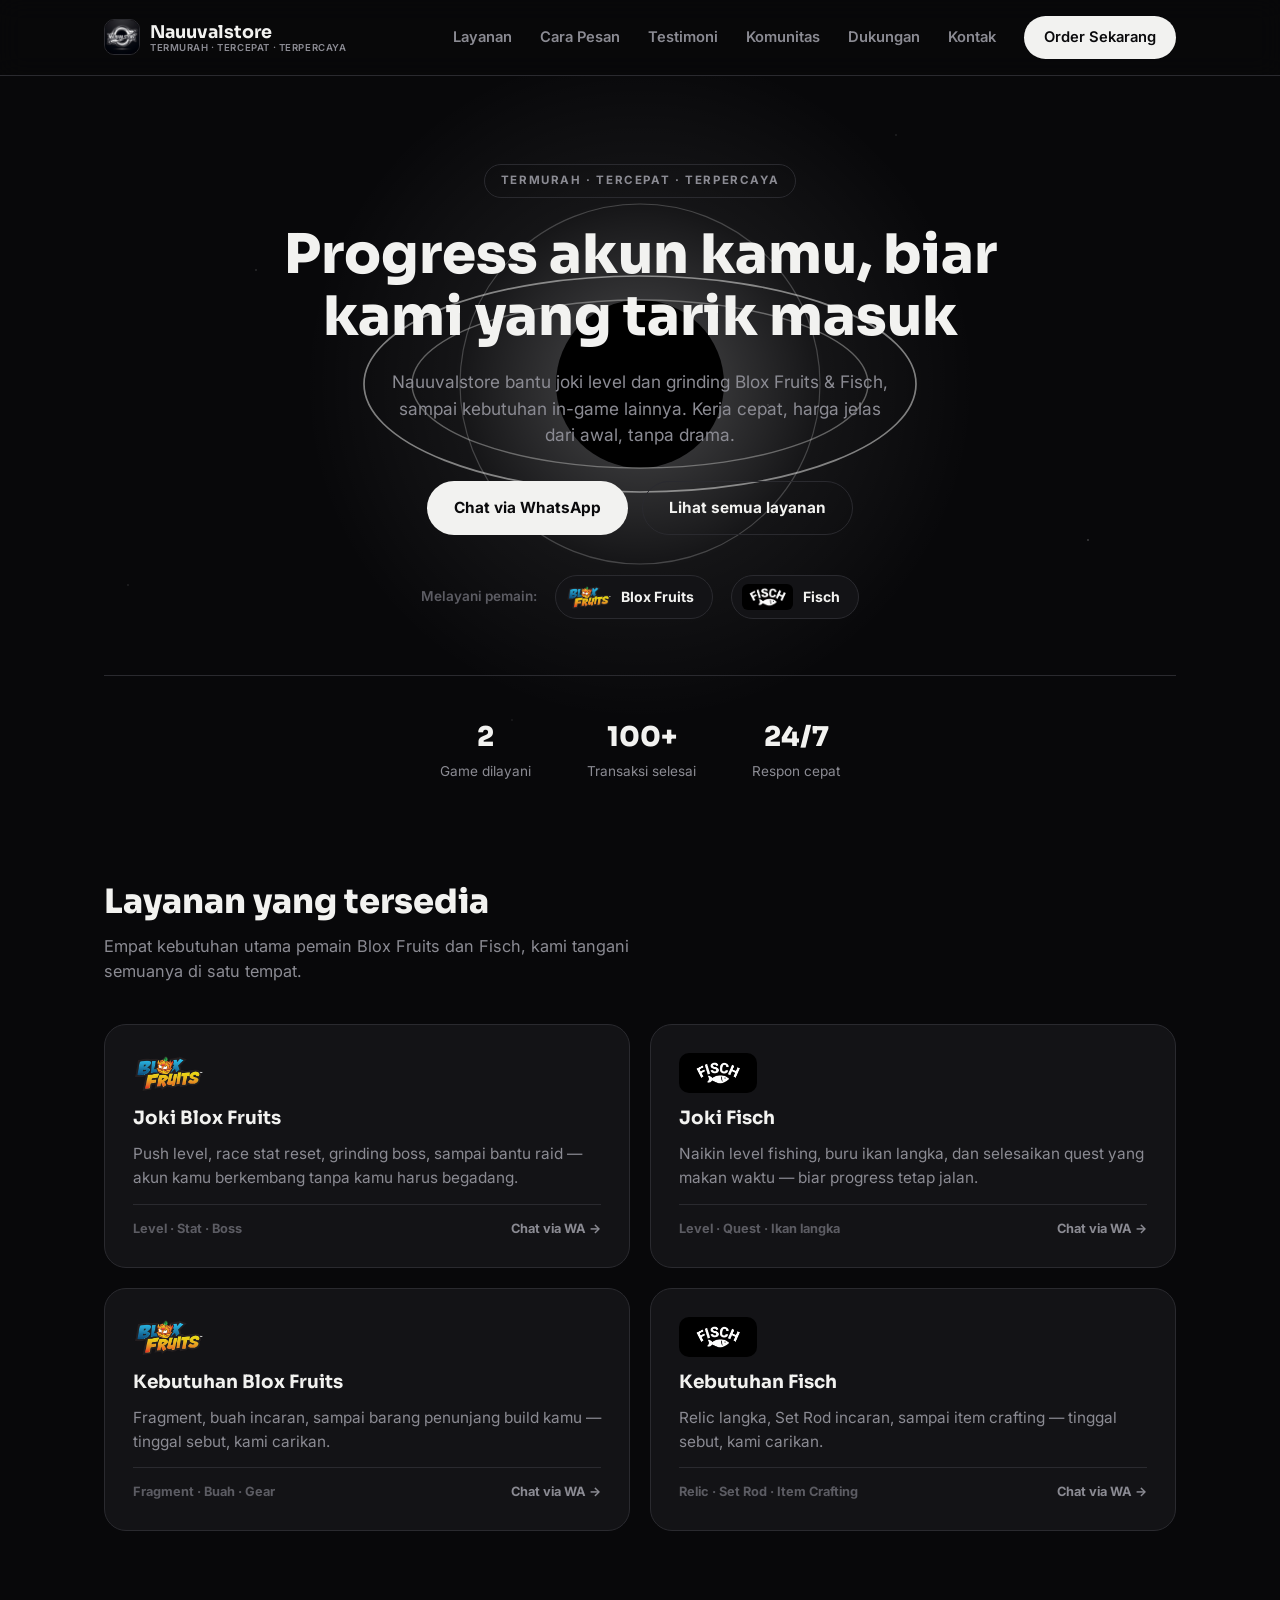
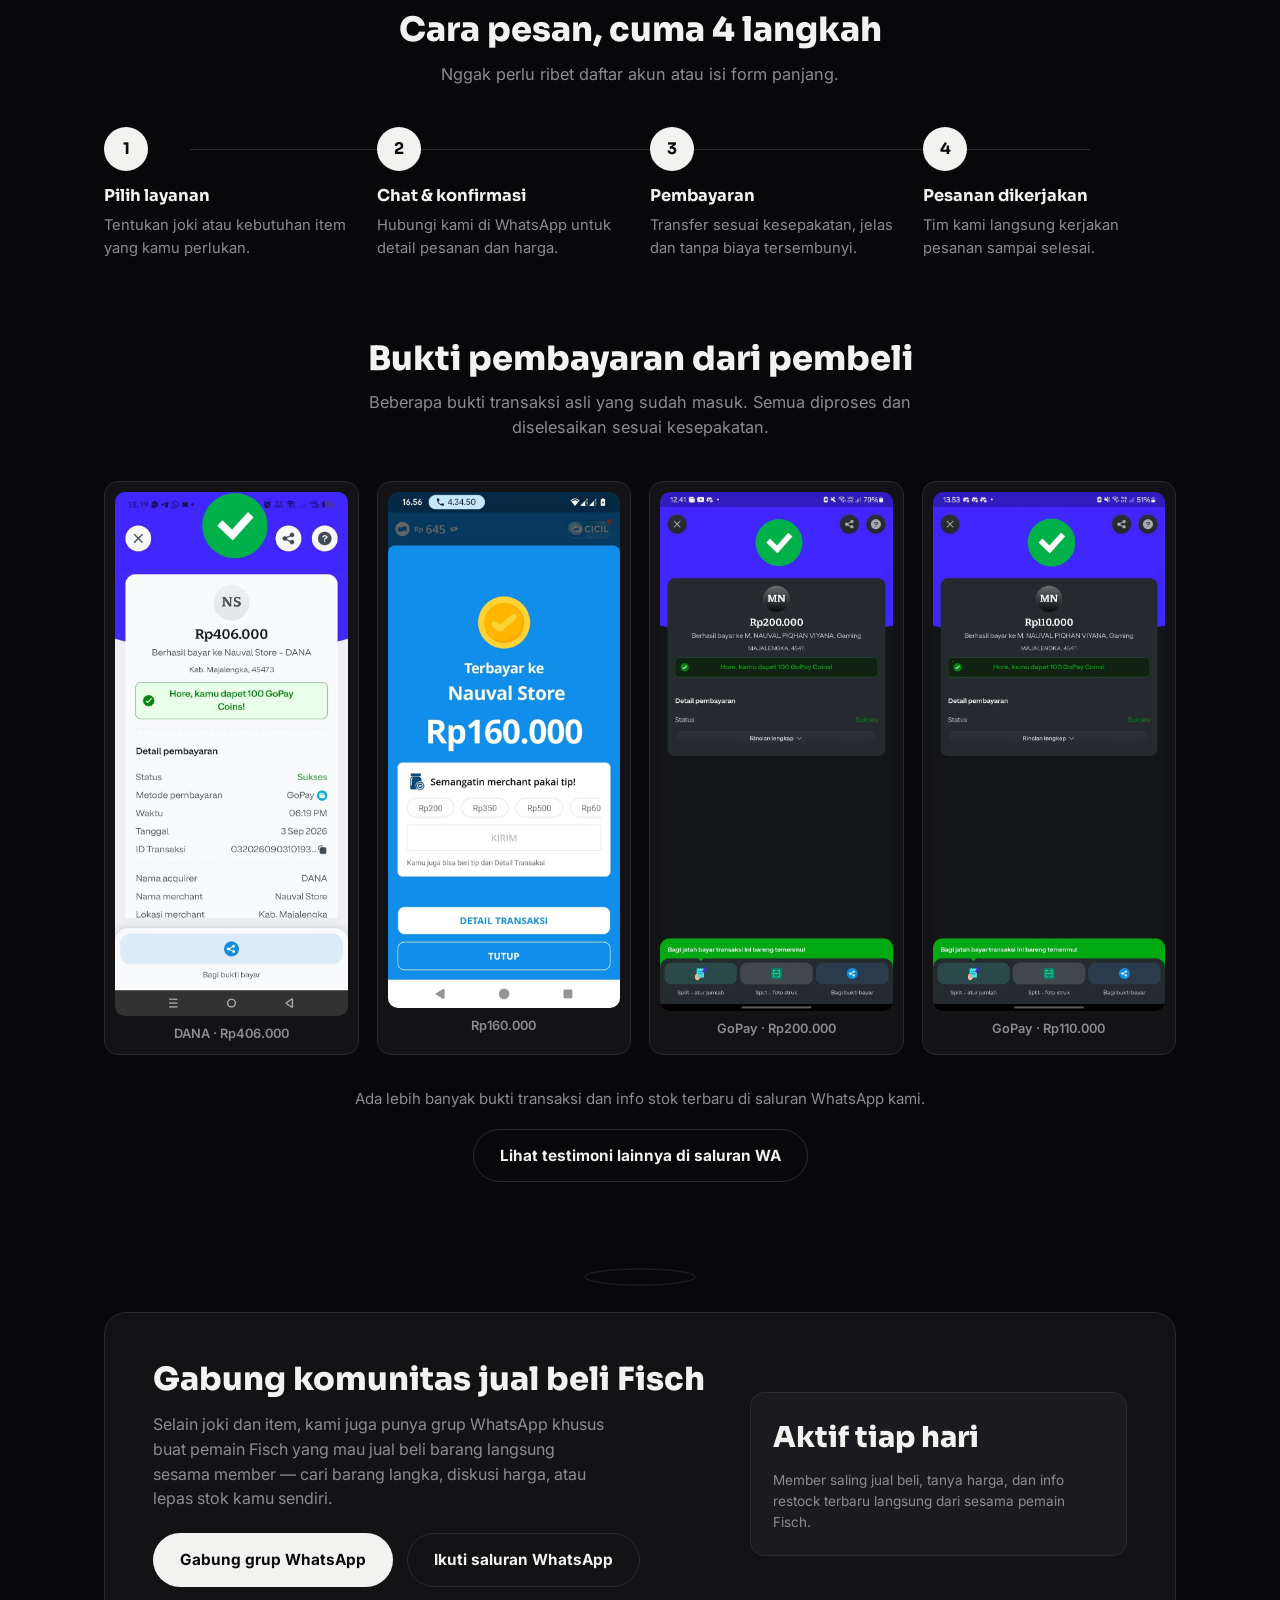
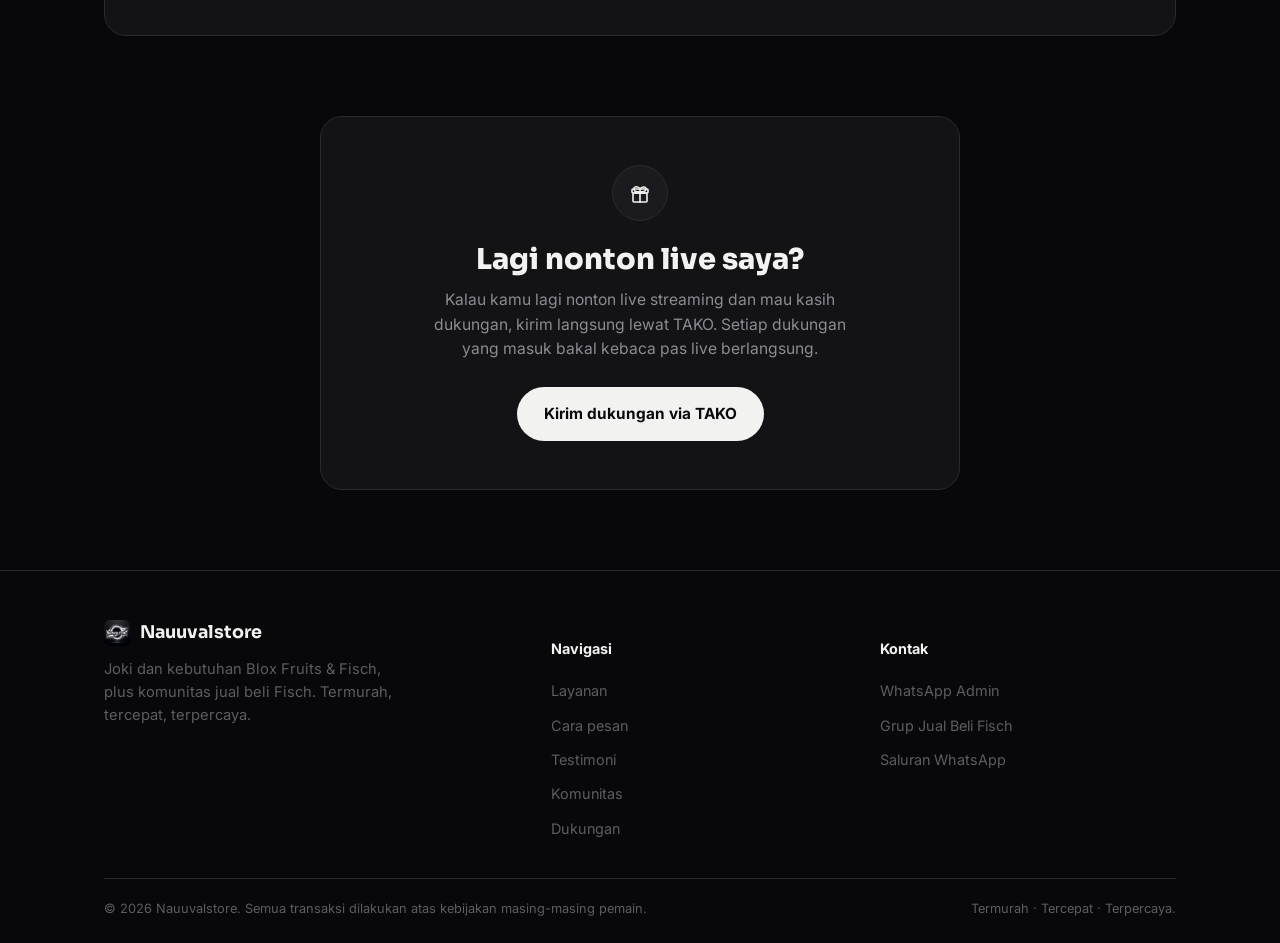
==== index.html @ fa25817b "Add files via upload" ====
<!DOCTYPE html>
<html lang="id">
<head>
<meta charset="UTF-8">
<meta name="viewport" content="width=device-width, initial-scale=1.0">
<title>Nauuvalstore — Joki & Kebutuhan Fisch dan Blox Fruits</title>
<link rel="preconnect" href="https://fonts.googleapis.com">
<link rel="preconnect" href="https://fonts.gstatic.com" crossorigin>
<link href="https://fonts.googleapis.com/css2?family=Sora:wght@500;600;700;800&family=Inter:wght@400;500;600;700&display=swap" rel="stylesheet">
<style>
  :root{
    --void: #08080A;
    --panel: #131316;
    --panel-2: #1B1B1F;
    --bone: #F2F2F0;
    --ash: #8B8B93;
    --ash-dim: #5C5C63;
    --line: #2A2A2F;
    --radius-lg: 22px;
    --radius-md: 14px;
  }

  *{ box-sizing: border-box; }
  html{ scroll-behavior: smooth; }
  body{
    margin:0;
    background: var(--void);
    color: var(--bone);
    font-family: 'Inter', sans-serif;
    line-height: 1.55;
    -webkit-font-smoothing: antialiased;
    background-image:
      radial-gradient(1px 1px at 20% 30%, rgba(255,255,255,0.35) 0, transparent 100%),
      radial-gradient(1px 1px at 70% 15%, rgba(255,255,255,0.25) 0, transparent 100%),
      radial-gradient(1.5px 1.5px at 85% 60%, rgba(255,255,255,0.3) 0, transparent 100%),
      radial-gradient(1px 1px at 40% 80%, rgba(255,255,255,0.2) 0, transparent 100%),
      radial-gradient(1px 1px at 10% 65%, rgba(255,255,255,0.25) 0, transparent 100%),
      radial-gradient(1.5px 1.5px at 60% 45%, rgba(255,255,255,0.18) 0, transparent 100%);
    background-repeat: no-repeat;
    background-attachment: fixed;
  }
  h1,h2,h3{
    font-family: 'Sora', sans-serif;
    color: var(--bone);
    margin: 0;
    line-height: 1.15;
  }
  p{ margin: 0; }
  a{ color: inherit; text-decoration: none; }
  img,svg{ display:block; max-width:100%; }
  .wrap{
    max-width: 1120px;
    margin: 0 auto;
    padding: 0 24px;
  }
  section{ position: relative; }

  a:focus-visible, button:focus-visible{
    outline: 2px solid var(--bone);
    outline-offset: 3px;
  }

  @media (prefers-reduced-motion: reduce){
    *{ animation: none !important; transition: none !important; }
  }

  /* ---------- Header ---------- */
  header{
    position: sticky;
    top: 0;
    z-index: 40;
    background: rgba(8, 8, 10, 0.75);
    backdrop-filter: blur(12px);
    border-bottom: 1px solid var(--line);
  }
  .nav{
    display:flex;
    align-items:center;
    justify-content: space-between;
    padding: 16px 24px;
  }
  .brand{
    display:flex;
    align-items:center;
    gap:10px;
    font-family:'Sora', sans-serif;
    font-weight:700;
    font-size: 1.1rem;
    color: var(--bone);
  }
  .brand-mark{
    flex-shrink:0;
    width: 36px; height: 36px;
    border-radius: 10px;
    object-fit: cover;
    border: 1px solid var(--line);
  }
  .brand-text{ display:flex; flex-direction:column; line-height:1.15; }
  .brand-tagline{
    font-family:'Inter', sans-serif;
    font-weight:600;
    font-size: 0.6rem;
    letter-spacing: 0.06em;
    color: var(--ash);
  }
  @media (max-width: 500px){ .brand-tagline{ display:none; } }
  .nav-links{
    display:flex;
    gap: 28px;
    align-items:center;
  }
  .nav-links a{
    font-weight:600;
    font-size: 0.92rem;
    color: var(--ash);
    transition: color .15s ease;
  }
  .nav-links a:hover{ color: var(--bone); }
  .nav-cta{
    background: var(--bone);
    color: #0A0A0C !important;
    padding: 10px 20px;
    border-radius: 999px;
    font-weight:700;
    font-size: 0.88rem;
    white-space: nowrap;
  }
  .nav-cta:hover{ background: #D8D8D6; }
  .menu-btn{
    display:none;
    background:none;
    border:none;
    cursor:pointer;
    padding: 6px;
  }

  @media (max-width: 860px){
    .nav-links{
      position:absolute;
      top:100%;
      left:0; right:0;
      background: var(--void);
      border-bottom: 1px solid var(--line);
      flex-direction:column;
      align-items:flex-start;
      gap: 0;
      padding: 8px 24px 20px;
      display:none;
    }
    .nav-links.open{ display:flex; }
    .nav-links a{ padding: 12px 0; width:100%; border-bottom: 1px solid var(--line); }
    .nav-links .nav-cta{ margin-top: 12px; text-align:center; border-bottom:none; }
    .menu-btn{ display:block; }
  }

  /* ---------- Hero ---------- */
  .hero{
    padding: 88px 0 40px;
    overflow: hidden;
    text-align:center;
  }
  .hero .wrap{ position:relative; }
  .singularity{
    position:absolute;
    top: -140px;
    left:50%;
    transform: translateX(-50%);
    width: min(720px, 130vw);
    z-index:0;
    pointer-events:none;
  }
  .ring{ transform-origin: 300px 300px; }
  .ring-1{ animation: spin 40s linear infinite; }
  .ring-2{ animation: spin 60s linear infinite reverse; }
  .ring-3{ animation: spin 90s linear infinite; }
  @keyframes spin{
    from{ transform: rotate(0deg); }
    to{ transform: rotate(360deg); }
  }

  .hero-content{ position:relative; z-index:1; }
  .kicker{
    display:inline-block;
    color: var(--ash);
    border: 1px solid var(--line);
    padding: 7px 16px;
    border-radius: 999px;
    font-weight:700;
    font-size: 0.72rem;
    letter-spacing: 0.14em;
    margin-bottom: 26px;
  }
  .hero-content h1{
    font-size: clamp(2.2rem, 5vw, 3.4rem);
    font-weight: 800;
    margin: 0 auto 20px;
    max-width: 18ch;
  }
  .hero-content p.lede{
    color: var(--ash);
    font-size: 1.08rem;
    max-width: 46ch;
    margin: 0 auto 32px;
  }
  .btn-row{
    display:flex;
    gap: 14px;
    flex-wrap: wrap;
    justify-content:center;
    margin-bottom: 40px;
  }
  .btn{
    display:inline-flex;
    align-items:center;
    gap:8px;
    padding: 14px 26px;
    border-radius: 999px;
    font-weight: 700;
    font-size: 0.96rem;
    border: 1px solid transparent;
    cursor:pointer;
  }
  .btn-primary{
    background: var(--bone);
    color: #0A0A0C;
  }
  .btn-primary:hover{ background: #D8D8D6; }
  .btn-ghost{
    background: transparent;
    color: var(--bone);
    border-color: var(--line);
  }
  .btn-ghost:hover{ border-color: var(--ash); }

  /* Game badge row */
  .game-row{
    display:flex;
    align-items:center;
    justify-content:center;
    gap: 18px;
    flex-wrap:wrap;
  }
  .game-row .label{
    color: var(--ash-dim);
    font-size: 0.85rem;
    font-weight:600;
  }
  .game-chip{
    display:flex;
    align-items:center;
    gap: 10px;
    background: var(--panel);
    border: 1px solid var(--line);
    border-radius: 999px;
    padding: 8px 18px 8px 10px;
  }
  .game-chip img{
    height: 26px;
    width:auto;
    border-radius: 6px;
  }
  .game-chip.dark-logo img{ background:#000; padding:3px; border-radius:6px; }
  .game-chip span{
    font-weight:700;
    font-size: 0.88rem;
    color: var(--bone);
  }

  /* stat strip */
  .stats{
    display:flex;
    justify-content:center;
    gap: 56px;
    flex-wrap:wrap;
    margin-top: 56px;
    padding-top: 40px;
    border-top: 1px solid var(--line);
  }
  .stat b{
    display:block;
    font-family:'Sora',sans-serif;
    font-size: 1.7rem;
    font-weight:800;
  }
  .stat span{
    color: var(--ash);
    font-size: 0.85rem;
  }

  /* ---------- Section headings ---------- */
  .section-head{
    max-width: 56ch;
    margin-bottom: 40px;
  }
  .section-head h2{
    font-size: clamp(1.6rem, 3vw, 2.1rem);
    font-weight: 800;
    margin-bottom: 12px;
  }
  .section-head p{
    color: var(--ash);
    font-size: 1.02rem;
  }
  .center{ text-align:center; margin-left:auto; margin-right:auto; }

  /* ---------- Services ---------- */
  .services{ padding: 60px 0 20px; }
  .service-grid{
    display:grid;
    grid-template-columns: repeat(2, 1fr);
    gap: 20px;
  }
  .service-card{
    background: var(--panel);
    border: 1px solid var(--line);
    border-radius: var(--radius-lg);
    padding: 28px;
    display:flex;
    flex-direction:column;
    gap: 14px;
    transition: border-color .18s ease, transform .18s ease, background .18s ease;
  }
  .service-card:hover{
    border-color: var(--ash-dim);
    background: var(--panel-2);
    transform: translateY(-3px);
  }
  .service-card:hover .service-arrow{ color: var(--bone); }
  .service-top{
    display:flex;
    align-items:center;
  }
  .service-logo{
    height: 40px;
    width:auto;
    max-width: 150px;
    object-fit: contain;
  }
  .service-logo.dark{
    background:#000;
    padding: 8px 12px;
    border-radius: 10px;
  }
  .service-card h3{
    font-size: 1.15rem;
    font-weight: 700;
  }
  .service-card p{
    color: var(--ash);
    font-size: 0.96rem;
  }
  .service-tag{
    font-size: 0.8rem;
    font-weight: 700;
    color: var(--ash-dim);
  }
  .service-cta{
    margin-top:auto;
    padding-top: 14px;
    border-top: 1px solid var(--line);
    display:flex;
    align-items:center;
    justify-content:space-between;
    gap: 12px;
    flex-wrap:wrap;
  }
  .service-arrow{
    font-size: 0.8rem;
    font-weight: 700;
    color: var(--ash);
    transition: color .18s ease;
  }

  @media (max-width: 700px){
    .service-grid{ grid-template-columns: 1fr; }
  }

  /* ---------- Steps ---------- */
  .steps{ padding: 60px 0; }
  .step-list{
    display:grid;
    grid-template-columns: repeat(4, 1fr);
    gap: 20px;
    position:relative;
  }
  .step-list::before{
    content:"";
    position:absolute;
    top: 22px;
    left: 8%;
    right: 8%;
    height: 1px;
    background: var(--line);
  }
  .step{ position:relative; }
  .step-num{
    width: 44px; height:44px;
    border-radius:50%;
    background: var(--bone);
    color:#0A0A0C;
    font-family:'Sora',sans-serif;
    font-weight:700;
    display:flex; align-items:center; justify-content:center;
    margin-bottom: 16px;
    position:relative;
    z-index:1;
  }
  .step h3{
    font-size: 1.02rem;
    font-weight:700;
    margin-bottom: 8px;
  }
  .step p{
    color: var(--ash);
    font-size: 0.92rem;
  }

  @media (max-width: 860px){
    .step-list{ grid-template-columns: 1fr; gap: 28px; }
    .step-list::before{ display:none; }
  }

  /* ---------- Testimoni ---------- */
  .testimoni{ padding: 20px 0 60px; }
  .testi-grid{
    display:grid;
    grid-template-columns: repeat(4, 1fr);
    gap: 18px;
  }
  .testi-card{
    background: var(--panel);
    border: 1px solid var(--line);
    border-radius: var(--radius-md);
    padding: 10px;
  }
  .testi-card img{
    width: 100%;
    border-radius: 10px;
    display:block;
  }
  .testi-card span{
    display:block;
    text-align:center;
    font-size: 0.8rem;
    font-weight:600;
    color: var(--ash);
    padding-top: 8px;
  }
  @media (max-width: 860px){
    .testi-grid{ grid-template-columns: repeat(2, 1fr); }
  }
  .testi-more{
    text-align:center;
    margin-top: 32px;
  }
  .testi-more p{
    color: var(--ash);
    font-size: 0.94rem;
    margin-bottom: 18px;
  }

  /* ---------- Ring divider ---------- */
  .ring-divider{
    display:flex;
    justify-content:center;
    padding: 20px 0 0;
    opacity: 0.6;
  }

  /* ---------- Community band ---------- */
  .community{
    background: var(--panel);
    border: 1px solid var(--line);
    border-radius: var(--radius-lg);
    color: var(--bone);
    padding: 48px;
    margin: 20px auto 80px;
    display:grid;
    grid-template-columns: 1.2fr 0.8fr;
    gap: 32px;
    align-items:center;
    overflow:hidden;
    position:relative;
  }
  .community h2{
    font-size: clamp(1.5rem, 3vw, 2rem);
    font-weight:800;
    margin-bottom: 14px;
  }
  .community p{
    color: var(--ash);
    font-size: 1rem;
    max-width: 46ch;
    margin-bottom: 22px;
  }
  .community-badge{
    background: var(--panel-2);
    border: 1px solid var(--line);
    border-radius: var(--radius-md);
    padding: 22px;
    display:flex;
    flex-direction:column;
    gap: 10px;
  }
  .community-badge .big{
    font-family:'Sora',sans-serif;
    font-size: 1.8rem;
    font-weight:800;
  }
  .community-badge small{
    color: var(--ash);
    font-size: 0.85rem;
  }

  @media (max-width: 860px){
    .community{ grid-template-columns: 1fr; padding: 32px 24px; }
  }

  /* ---------- Support / Donasi ---------- */
  .support{
    text-align:center;
    max-width: 640px;
    margin: 0 auto 80px;
    background: var(--panel);
    border: 1px solid var(--line);
    border-radius: var(--radius-lg);
    padding: 48px 32px;
    position:relative;
  }
  .support-icon{
    width: 56px; height:56px;
    border-radius:50%;
    background: var(--panel-2);
    border: 1px solid var(--line);
    display:flex; align-items:center; justify-content:center;
    margin: 0 auto 22px;
  }
  .support h2{
    font-size: clamp(1.4rem, 3vw, 1.8rem);
    font-weight: 800;
    margin-bottom: 12px;
  }
  .support p{
    color: var(--ash);
    max-width: 44ch;
    margin: 0 auto 26px;
    font-size: 0.98rem;
  }

  /* ---------- Footer ---------- */
  footer{
    background: var(--void);
    border-top: 1px solid var(--line);
    color: var(--ash);
    padding: 48px 0 24px;
  }
  .footer-grid{
    display:grid;
    grid-template-columns: 1.4fr 1fr 1fr;
    gap: 32px;
    margin-bottom: 32px;
  }
  .footer-brand{
    display:flex; align-items:center; gap:10px;
    font-family:'Sora',sans-serif;
    font-weight:700;
    color: var(--bone);
    font-size: 1.1rem;
    margin-bottom: 12px;
  }
  .footer-grid p{ font-size: 0.92rem; max-width: 34ch; color: var(--ash-dim); }
  .footer-col h4{
    color: var(--bone);
    font-size: 0.9rem;
    font-weight:700;
    margin-bottom: 14px;
  }
  .footer-col a{
    display:block;
    font-size: 0.9rem;
    color: var(--ash-dim);
    padding: 6px 0;
  }
  .footer-col a:hover{ color: var(--bone); }
  .footer-bottom{
    border-top: 1px solid var(--line);
    padding-top: 20px;
    font-size: 0.8rem;
    color: var(--ash-dim);
    display:flex;
    justify-content:space-between;
    flex-wrap:wrap;
    gap: 10px;
  }

  @media (max-width: 700px){
    .footer-grid{ grid-template-columns: 1fr; }
  }
</style>
</head>
<body>

<header>
  <nav class="nav wrap">
    <div class="brand">
      <img class="brand-mark" src="assets/logo.png" alt="Logo Nauuvalstore">
      <div class="brand-text">
        Nauuvalstore
        <span class="brand-tagline">TERMURAH · TERCEPAT · TERPERCAYA</span>
      </div>
    </div>
    <button class="menu-btn" id="menuBtn" aria-label="Buka menu" aria-expanded="false">
      <svg width="26" height="26" viewBox="0 0 24 24" fill="none"><path d="M4 6h16M4 12h16M4 18h16" stroke="#F2F2F0" stroke-width="2" stroke-linecap="round"/></svg>
    </button>
    <div class="nav-links" id="navLinks">
      <a href="#layanan">Layanan</a>
      <a href="#cara">Cara Pesan</a>
      <a href="#testimoni">Testimoni</a>
      <a href="#komunitas">Komunitas</a>
      <a href="#dukungan">Dukungan</a>
      <a href="#kontak">Kontak</a>
      <a class="nav-cta" href="https://wa.me/6289529834425" target="_blank" rel="noopener">Order Sekarang</a>
    </div>
  </nav>
</header>

<main>

  <!-- HERO -->
  <section class="hero">
    <div class="wrap">

      <svg class="singularity" viewBox="0 0 600 600" aria-hidden="true">
        <defs>
          <radialGradient id="glow" cx="50%" cy="50%" r="50%">
            <stop offset="0%" stop-color="#ffffff" stop-opacity="0.28"/>
            <stop offset="55%" stop-color="#ffffff" stop-opacity="0.05"/>
            <stop offset="100%" stop-color="#ffffff" stop-opacity="0"/>
          </radialGradient>
        </defs>
        <circle cx="300" cy="300" r="280" fill="url(#glow)"/>
        <circle cx="300" cy="300" r="70" fill="#000"/>
        <g class="ring ring-1">
          <ellipse cx="300" cy="300" rx="230" ry="90" fill="none" stroke="#F2F2F0" stroke-opacity="0.5" stroke-width="1.4"/>
        </g>
        <g class="ring ring-2">
          <ellipse cx="300" cy="300" rx="190" ry="70" fill="none" stroke="#F2F2F0" stroke-opacity="0.35" stroke-width="1.2"/>
        </g>
        <g class="ring ring-3">
          <ellipse cx="300" cy="300" rx="150" ry="150" fill="none" stroke="#F2F2F0" stroke-opacity="0.22" stroke-width="1"/>
        </g>
      </svg>

      <div class="hero-content">
        <span class="kicker">TERMURAH · TERCEPAT · TERPERCAYA</span>
        <h1>Progress akun kamu, biar kami yang tarik masuk</h1>
        <p class="lede">Nauuvalstore bantu joki level dan grinding Blox Fruits & Fisch, sampai kebutuhan in-game lainnya. Kerja cepat, harga jelas dari awal, tanpa drama.</p>
        <div class="btn-row">
          <a class="btn btn-primary" href="https://wa.me/6289529834425" target="_blank" rel="noopener">Chat via WhatsApp</a>
          <a class="btn btn-ghost" href="#layanan">Lihat semua layanan</a>
        </div>

        <div class="game-row">
          <span class="label">Melayani pemain:</span>
          <div class="game-chip">
            <img src="assets/bloxfruits-logo.png" alt="Blox Fruits">
            <span>Blox Fruits</span>
          </div>
          <div class="game-chip dark-logo">
            <img src="assets/fisch-logo.png" alt="Fisch">
            <span>Fisch</span>
          </div>
        </div>

        <div class="stats">
          <div class="stat"><b>2</b><span>Game dilayani</span></div>
          <div class="stat"><b>100+</b><span>Transaksi selesai</span></div>
          <div class="stat"><b>24/7</b><span>Respon cepat</span></div>
        </div>
      </div>
    </div>
  </section>

  <!-- SERVICES -->
  <section class="services" id="layanan">
    <div class="wrap">
      <div class="section-head">
        <h2>Layanan yang tersedia</h2>
        <p>Empat kebutuhan utama pemain Blox Fruits dan Fisch, kami tangani semuanya di satu tempat.</p>
      </div>
      <div class="service-grid">

        <a class="service-card" href="https://wa.me/6289529834425?text=Halo%20min%2C%20saya%20mau%20tanya-tanya%20soal%20%2AJoki%20Blox%20Fruits%2A.%20Boleh%20dibantu%20infoin%20detail%20dan%20harganya%3F" target="_blank" rel="noopener">
          <div class="service-top">
            <img class="service-logo" src="assets/bloxfruits-logo.png" alt="Logo Blox Fruits">
          </div>
          <h3>Joki Blox Fruits</h3>
          <p>Push level, race stat reset, grinding boss, sampai bantu raid — akun kamu berkembang tanpa kamu harus begadang.</p>
          <div class="service-cta">
            <span class="service-tag">Level · Stat · Boss</span>
            <span class="service-arrow">Chat via WA →</span>
          </div>
        </a>

        <a class="service-card" href="https://wa.me/6289529834425?text=Halo%20min%2C%20saya%20mau%20tanya-tanya%20soal%20%2AJoki%20Fisch%2A.%20Boleh%20dibantu%20infoin%20detail%20dan%20harganya%3F" target="_blank" rel="noopener">
          <div class="service-top">
            <img class="service-logo dark" src="assets/fisch-logo.png" alt="Logo Fisch">
          </div>
          <h3>Joki Fisch</h3>
          <p>Naikin level fishing, buru ikan langka, dan selesaikan quest yang makan waktu — biar progress tetap jalan.</p>
          <div class="service-cta">
            <span class="service-tag">Level · Quest · Ikan langka</span>
            <span class="service-arrow">Chat via WA →</span>
          </div>
        </a>

        <a class="service-card" href="https://wa.me/6289529834425?text=Halo%20min%2C%20saya%20mau%20tanya-tanya%20soal%20%2AKebutuhan%20Blox%20Fruits%2A%20%28fragment%20/%20buah%20/%20gear%29.%20Boleh%20dibantu%20infoin%20detail%20dan%20harganya%3F" target="_blank" rel="noopener">
          <div class="service-top">
            <img class="service-logo" src="assets/bloxfruits-logo.png" alt="Logo Blox Fruits">
          </div>
          <h3>Kebutuhan Blox Fruits</h3>
          <p>Fragment, buah incaran, sampai barang penunjang build kamu — tinggal sebut, kami carikan.</p>
          <div class="service-cta">
            <span class="service-tag">Fragment · Buah · Gear</span>
            <span class="service-arrow">Chat via WA →</span>
          </div>
        </a>

        <a class="service-card" href="https://wa.me/6289529834425?text=Halo%20min%2C%20saya%20mau%20tanya-tanya%20soal%20%2AKebutuhan%20Fisch%2A%20%28Relic%2C%20Set%20Rod%2C%20atau%20Item%20Crafting%29.%20Boleh%20dibantu%20infoin%20detail%20dan%20harganya%3F" target="_blank" rel="noopener">
          <div class="service-top">
            <img class="service-logo dark" src="assets/fisch-logo.png" alt="Logo Fisch">
          </div>
          <h3>Kebutuhan Fisch</h3>
          <p>Relic langka, Set Rod incaran, sampai item crafting — tinggal sebut, kami carikan.</p>
          <div class="service-cta">
            <span class="service-tag">Relic · Set Rod · Item Crafting</span>
            <span class="service-arrow">Chat via WA →</span>
          </div>
        </a>

      </div>
    </div>
  </section>

  <!-- STEPS -->
  <section class="steps" id="cara">
    <div class="wrap">
      <div class="section-head center">
        <h2>Cara pesan, cuma 4 langkah</h2>
        <p>Nggak perlu ribet daftar akun atau isi form panjang.</p>
      </div>
      <div class="step-list">
        <div class="step">
          <div class="step-num">1</div>
          <h3>Pilih layanan</h3>
          <p>Tentukan joki atau kebutuhan item yang kamu perlukan.</p>
        </div>
        <div class="step">
          <div class="step-num">2</div>
          <h3>Chat & konfirmasi</h3>
          <p>Hubungi kami di WhatsApp untuk detail pesanan dan harga.</p>
        </div>
        <div class="step">
          <div class="step-num">3</div>
          <h3>Pembayaran</h3>
          <p>Transfer sesuai kesepakatan, jelas dan tanpa biaya tersembunyi.</p>
        </div>
        <div class="step">
          <div class="step-num">4</div>
          <h3>Pesanan dikerjakan</h3>
          <p>Tim kami langsung kerjakan pesanan sampai selesai.</p>
        </div>
      </div>
    </div>
  </section>

  <!-- TESTIMONI -->
  <section class="testimoni" id="testimoni">
    <div class="wrap">
      <div class="section-head center">
        <h2>Bukti pembayaran dari pembeli</h2>
        <p>Beberapa bukti transaksi asli yang sudah masuk. Semua diproses dan diselesaikan sesuai kesepakatan.</p>
      </div>
      <div class="testi-grid">
        <div class="testi-card">
          <img src="assets/bukti-1.png" alt="Bukti pembayaran Rp406.000 via DANA">
          <span>DANA · Rp406.000</span>
        </div>
        <div class="testi-card">
          <img src="assets/bukti-2.png" alt="Bukti pembayaran Rp160.000">
          <span>Rp160.000</span>
        </div>
        <div class="testi-card">
          <img src="assets/bukti-3.png" alt="Bukti pembayaran Rp200.000 via GoPay">
          <span>GoPay · Rp200.000</span>
        </div>
        <div class="testi-card">
          <img src="assets/bukti-4.png" alt="Bukti pembayaran Rp110.000 via GoPay">
          <span>GoPay · Rp110.000</span>
        </div>
      </div>
      <div class="testi-more">
        <p>Ada lebih banyak bukti transaksi dan info stok terbaru di saluran WhatsApp kami.</p>
        <a class="btn btn-ghost" href="https://whatsapp.com/channel/0029VaCkSYa8kyyHJQBMtX1K" target="_blank" rel="noopener">Lihat testimoni lainnya di saluran WA</a>
      </div>
    </div>
  </section>

  <div class="ring-divider" aria-hidden="true">
    <svg width="120" height="30" viewBox="0 0 120 30">
      <ellipse cx="60" cy="15" rx="55" ry="8" fill="none" stroke="#2A2A2F" stroke-width="1.5"/>
    </svg>
  </div>

  <!-- COMMUNITY -->
  <section class="wrap" id="komunitas">
    <div class="community">
      <div>
        <h2>Gabung komunitas jual beli Fisch</h2>
        <p>Selain joki dan item, kami juga punya grup WhatsApp khusus buat pemain Fisch yang mau jual beli barang langsung sesama member — cari barang langka, diskusi harga, atau lepas stok kamu sendiri.</p>
        <div class="btn-row" style="justify-content:flex-start; margin-bottom:0;">
          <a class="btn btn-primary" href="https://chat.whatsapp.com/L7OwrxjkWHoIyF4dE4O3Zf" target="_blank" rel="noopener">Gabung grup WhatsApp</a>
          <a class="btn btn-ghost" href="https://whatsapp.com/channel/0029VaCkSYa8kyyHJQBMtX1K" target="_blank" rel="noopener">Ikuti saluran WhatsApp</a>
        </div>
      </div>
      <div class="community-badge">
        <span class="big">Aktif tiap hari</span>
        <small>Member saling jual beli, tanya harga, dan info restock terbaru langsung dari sesama pemain Fisch.</small>
      </div>
    </div>
  </section>

  <!-- SUPPORT / DONASI -->
  <section class="wrap" id="dukungan">
    <div class="support">
      <div class="support-icon">
        <svg width="24" height="24" viewBox="0 0 24 24" fill="none"><path d="M12 8V21M12 8c-1.5-3-6-3-6 0s2.5 3 6 3 6-.5 6-3-4.5-3-6 0z" stroke="#F2F2F0" stroke-width="1.6" stroke-linecap="round" stroke-linejoin="round"/><rect x="4" y="8" width="16" height="4" rx="1" stroke="#F2F2F0" stroke-width="1.6"/><rect x="5" y="12" width="14" height="9" rx="1" stroke="#F2F2F0" stroke-width="1.6"/></svg>
      </div>
      <h2>Lagi nonton live saya?</h2>
      <p>Kalau kamu lagi nonton live streaming dan mau kasih dukungan, kirim langsung lewat TAKO. Setiap dukungan yang masuk bakal kebaca pas live berlangsung.</p>
      <a class="btn btn-primary" href="https://tako.id/Nauuval/gift" target="_blank" rel="noopener">Kirim dukungan via TAKO</a>
    </div>
  </section>

</main>

<footer id="kontak">
  <div class="wrap">
    <div class="footer-grid">
      <div>
        <div class="footer-brand">
          <img src="assets/logo.png" alt="Logo Nauuvalstore" width="26" height="26" style="border-radius:6px;">
          Nauuvalstore
        </div>
        <p>Joki dan kebutuhan Blox Fruits & Fisch, plus komunitas jual beli Fisch. Termurah, tercepat, terpercaya.</p>
      </div>
      <div class="footer-col">
        <h4>Navigasi</h4>
        <a href="#layanan">Layanan</a>
        <a href="#cara">Cara pesan</a>
        <a href="#testimoni">Testimoni</a>
        <a href="#komunitas">Komunitas</a>
        <a href="#dukungan">Dukungan</a>
      </div>
      <div class="footer-col">
        <h4>Kontak</h4>
        <a href="https://wa.me/6289529834425" target="_blank" rel="noopener">WhatsApp Admin</a>
        <a href="https://chat.whatsapp.com/L7OwrxjkWHoIyF4dE4O3Zf" target="_blank" rel="noopener">Grup Jual Beli Fisch</a>
        <a href="https://whatsapp.com/channel/0029VaCkSYa8kyyHJQBMtX1K" target="_blank" rel="noopener">Saluran WhatsApp</a>
      </div>
    </div>
    <div class="footer-bottom">
      <span>© 2026 Nauuvalstore. Semua transaksi dilakukan atas kebijakan masing-masing pemain.</span>
      <span>Termurah · Tercepat · Terpercaya.</span>
    </div>
  </div>
</footer>

<script>
  const menuBtn = document.getElementById('menuBtn');
  const navLinks = document.getElementById('navLinks');
  menuBtn.addEventListener('click', () => {
    const isOpen = navLinks.classList.toggle('open');
    menuBtn.setAttribute('aria-expanded', isOpen);
  });
  navLinks.querySelectorAll('a').forEach(a => {
    a.addEventListener('click', () => {
      navLinks.classList.remove('open');
      menuBtn.setAttribute('aria-expanded', 'false');
    });
  });
</script>

</body>
</html>
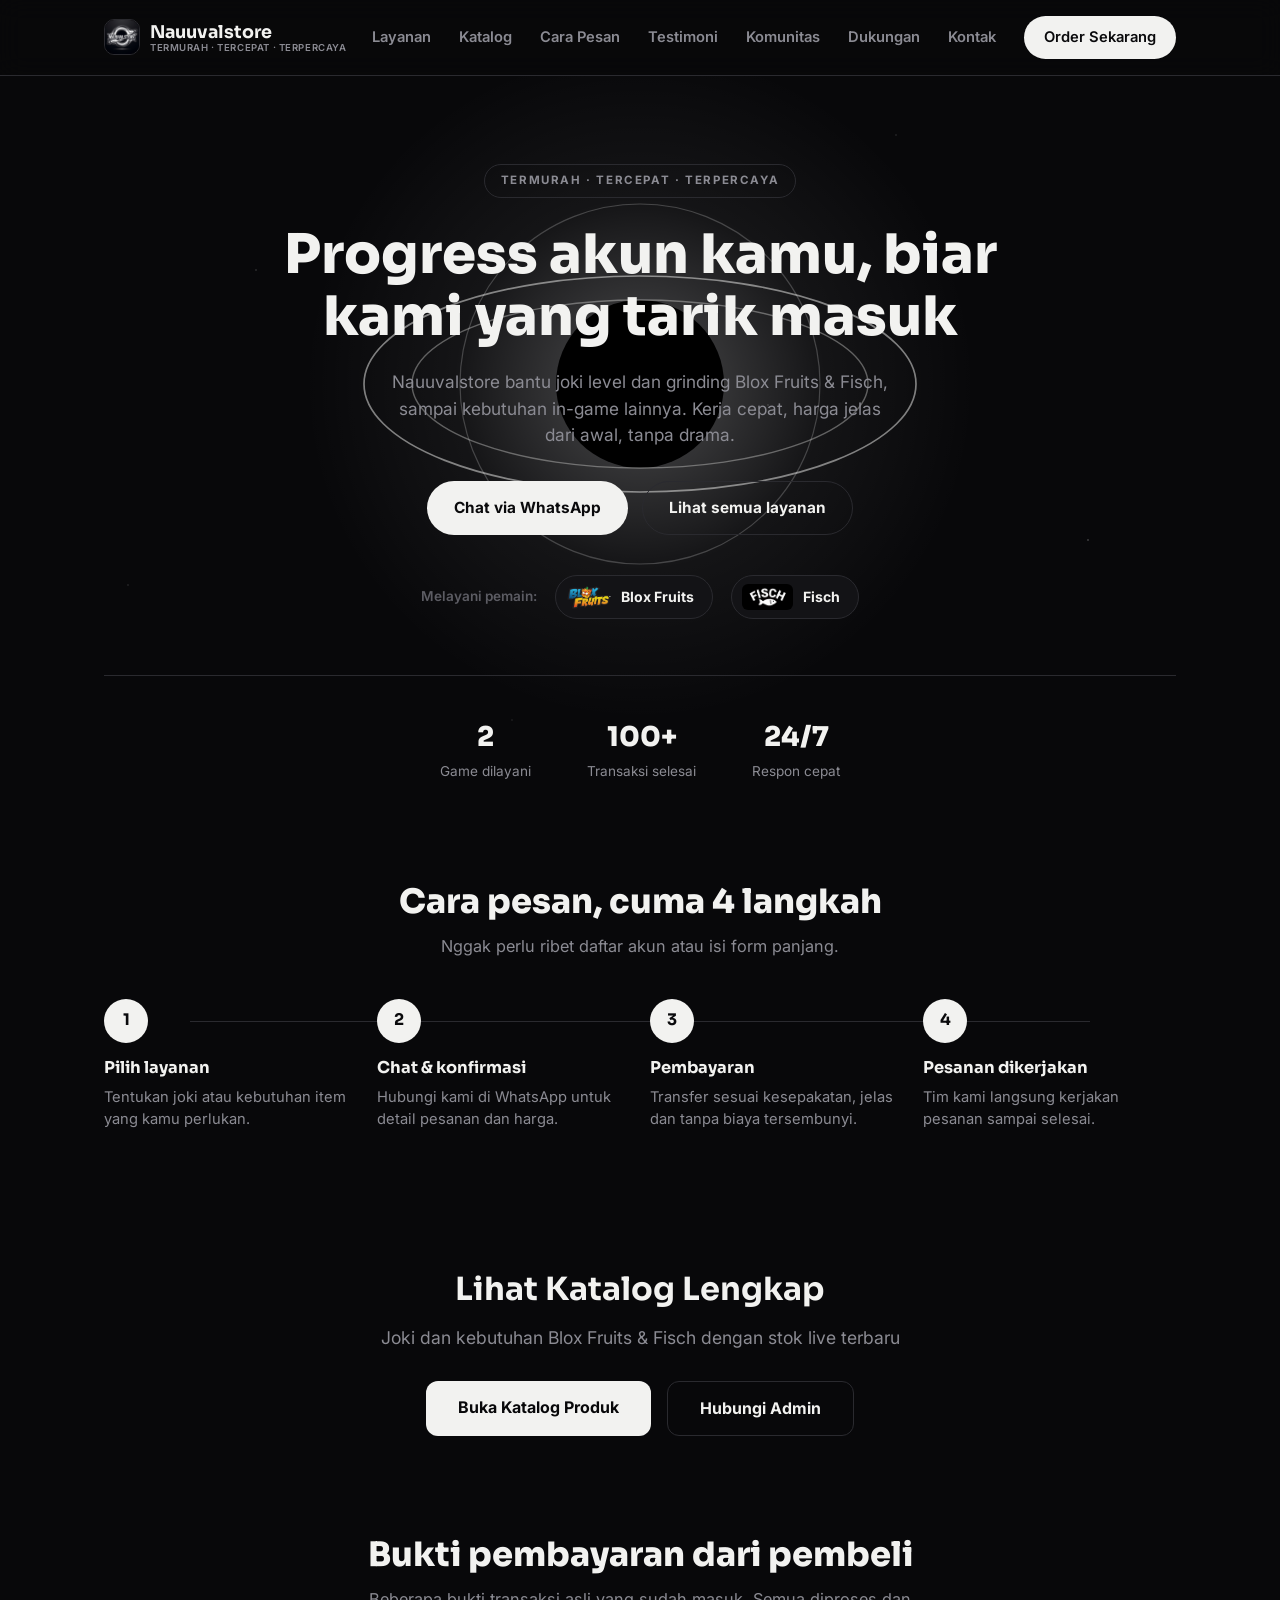
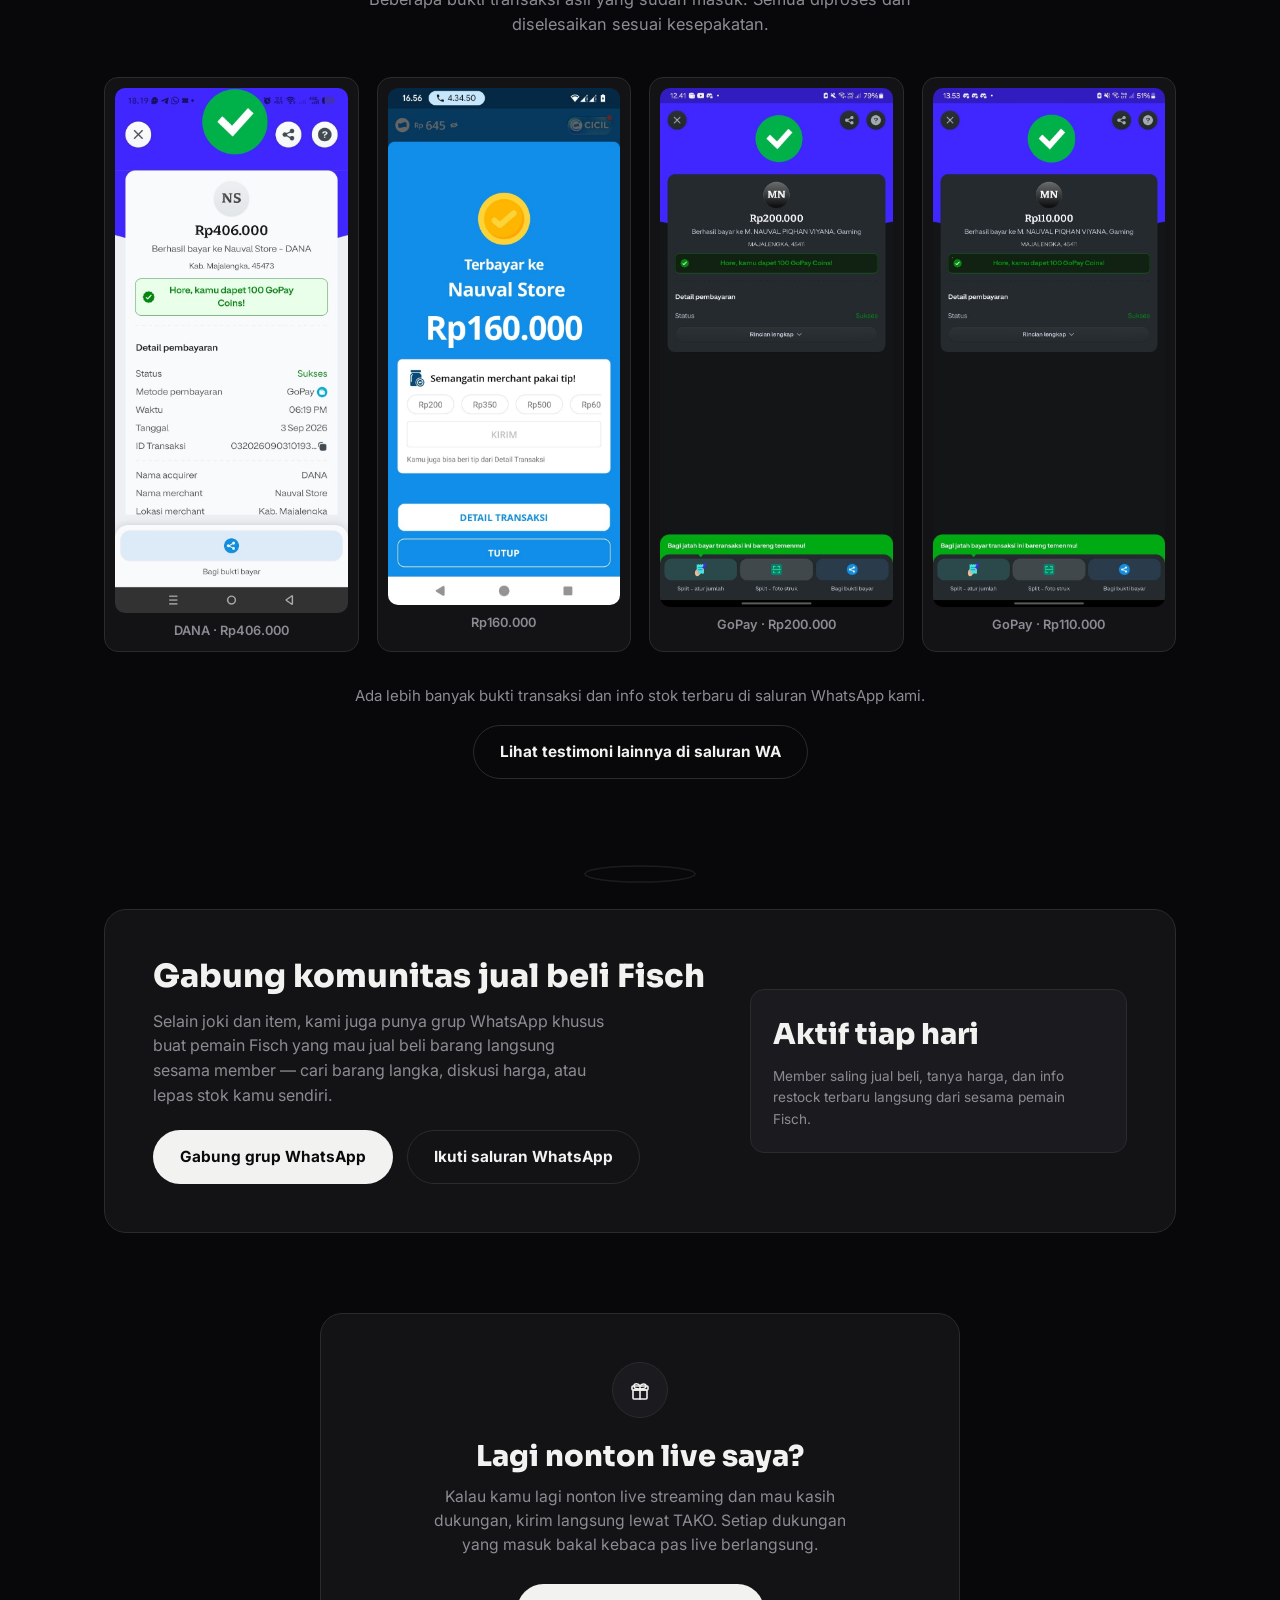
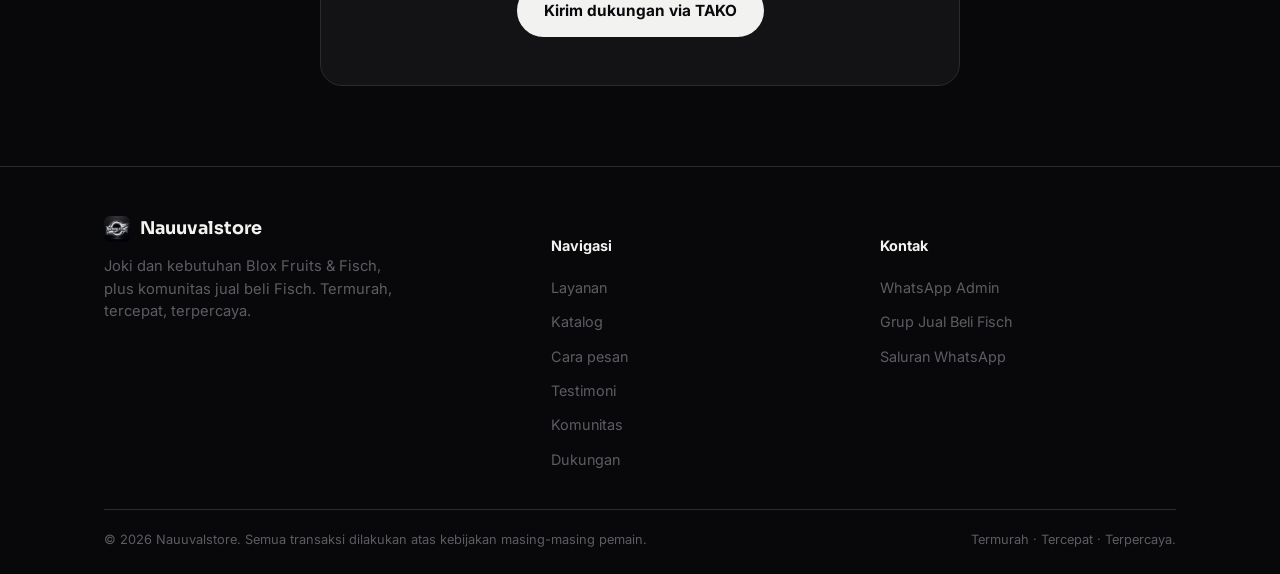
==== commit 17fa99ea: "Add files via upload" ====
--- a/index.html
+++ b/index.html
@@ -613,7 +613,7 @@
       <svg width="26" height="26" viewBox="0 0 24 24" fill="none"><path d="M4 6h16M4 12h16M4 18h16" stroke="#F2F2F0" stroke-width="2" stroke-linecap="round"/></svg>
     </button>
     <div class="nav-links" id="navLinks">
-      <a href="#layanan">Layanan</a>
+      <a href="#layanan">Layanan</a><a href="katalog.html">Katalog</a>
       <a href="#cara">Cara Pesan</a>
       <a href="#testimoni">Testimoni</a>
       <a href="#komunitas">Komunitas</a>
@@ -682,67 +682,6 @@
   </section>
 
   <!-- SERVICES -->
-  <section class="services" id="layanan">
-    <div class="wrap">
-      <div class="section-head">
-        <h2>Layanan yang tersedia</h2>
-        <p>Empat kebutuhan utama pemain Blox Fruits dan Fisch, kami tangani semuanya di satu tempat.</p>
-      </div>
-      <div class="service-grid">
-
-        <a class="service-card" href="https://wa.me/6289529834425?text=Halo%20min%2C%20saya%20mau%20tanya-tanya%20soal%20%2AJoki%20Blox%20Fruits%2A.%20Boleh%20dibantu%20infoin%20detail%20dan%20harganya%3F" target="_blank" rel="noopener">
-          <div class="service-top">
-            <img class="service-logo" src="assets/bloxfruits-logo.png" alt="Logo Blox Fruits">
-          </div>
-          <h3>Joki Blox Fruits</h3>
-          <p>Push level, race stat reset, grinding boss, sampai bantu raid — akun kamu berkembang tanpa kamu harus begadang.</p>
-          <div class="service-cta">
-            <span class="service-tag">Level · Stat · Boss</span>
-            <span class="service-arrow">Chat via WA →</span>
-          </div>
-        </a>
-
-        <a class="service-card" href="https://wa.me/6289529834425?text=Halo%20min%2C%20saya%20mau%20tanya-tanya%20soal%20%2AJoki%20Fisch%2A.%20Boleh%20dibantu%20infoin%20detail%20dan%20harganya%3F" target="_blank" rel="noopener">
-          <div class="service-top">
-            <img class="service-logo dark" src="assets/fisch-logo.png" alt="Logo Fisch">
-          </div>
-          <h3>Joki Fisch</h3>
-          <p>Naikin level fishing, buru ikan langka, dan selesaikan quest yang makan waktu — biar progress tetap jalan.</p>
-          <div class="service-cta">
-            <span class="service-tag">Level · Quest · Ikan langka</span>
-            <span class="service-arrow">Chat via WA →</span>
-          </div>
-        </a>
-
-        <a class="service-card" href="https://wa.me/6289529834425?text=Halo%20min%2C%20saya%20mau%20tanya-tanya%20soal%20%2AKebutuhan%20Blox%20Fruits%2A%20%28fragment%20/%20buah%20/%20gear%29.%20Boleh%20dibantu%20infoin%20detail%20dan%20harganya%3F" target="_blank" rel="noopener">
-          <div class="service-top">
-            <img class="service-logo" src="assets/bloxfruits-logo.png" alt="Logo Blox Fruits">
-          </div>
-          <h3>Kebutuhan Blox Fruits</h3>
-          <p>Fragment, buah incaran, sampai barang penunjang build kamu — tinggal sebut, kami carikan.</p>
-          <div class="service-cta">
-            <span class="service-tag">Fragment · Buah · Gear</span>
-            <span class="service-arrow">Chat via WA →</span>
-          </div>
-        </a>
-
-        <a class="service-card" href="https://wa.me/6289529834425?text=Halo%20min%2C%20saya%20mau%20tanya-tanya%20soal%20%2AKebutuhan%20Fisch%2A%20%28Relic%2C%20Set%20Rod%2C%20atau%20Item%20Crafting%29.%20Boleh%20dibantu%20infoin%20detail%20dan%20harganya%3F" target="_blank" rel="noopener">
-          <div class="service-top">
-            <img class="service-logo dark" src="assets/fisch-logo.png" alt="Logo Fisch">
-          </div>
-          <h3>Kebutuhan Fisch</h3>
-          <p>Relic langka, Set Rod incaran, sampai item crafting — tinggal sebut, kami carikan.</p>
-          <div class="service-cta">
-            <span class="service-tag">Relic · Set Rod · Item Crafting</span>
-            <span class="service-arrow">Chat via WA →</span>
-          </div>
-        </a>
-
-      </div>
-    </div>
-  </section>
-
-  <!-- STEPS -->
   <section class="steps" id="cara">
     <div class="wrap">
       <div class="section-head center">
@@ -775,7 +714,17 @@
   </section>
 
   <!-- TESTIMONI -->
-  <section class="testimoni" id="testimoni">
+  
+  <!-- KATALOG & CTA -->
+  <section class="wrap" style="padding: 80px 0; text-align: center;">
+    <h2 style="font-size: 2em; margin-bottom: 16px; font-family: 'Sora', sans-serif;">Lihat Katalog Lengkap</h2>
+    <p style="color: var(--ash); font-size: 1.1em; margin-bottom: 30px;">Joki dan kebutuhan Blox Fruits & Fisch dengan stok live terbaru</p>
+    <div style="display: flex; gap: 16px; justify-content: center; flex-wrap: wrap;">
+      <a href="katalog.html" style="background: var(--bone); color: var(--void); padding: 14px 32px; border-radius: 12px; font-weight: 700; text-decoration: none; transition: all .2s; display: inline-block;">Buka Katalog Produk</a>
+      <a href="https://wa.me/6289529834425" target="_blank" rel="noopener" style="background: transparent; color: var(--bone); border: 1px solid var(--line); padding: 14px 32px; border-radius: 12px; font-weight: 700; text-decoration: none; transition: all .2s; display: inline-block;">Hubungi Admin</a>
+    </div>
+  </section>
+<section class="testimoni" id="testimoni">
     <div class="wrap">
       <div class="section-head center">
         <h2>Bukti pembayaran dari pembeli</h2>
@@ -856,7 +805,7 @@
       </div>
       <div class="footer-col">
         <h4>Navigasi</h4>
-        <a href="#layanan">Layanan</a>
+        <a href="#layanan">Layanan</a><a href="katalog.html">Katalog</a>
         <a href="#cara">Cara pesan</a>
         <a href="#testimoni">Testimoni</a>
         <a href="#komunitas">Komunitas</a>
@@ -893,3 +842,7 @@
 
 </body>
 </html>
+
+
+
+
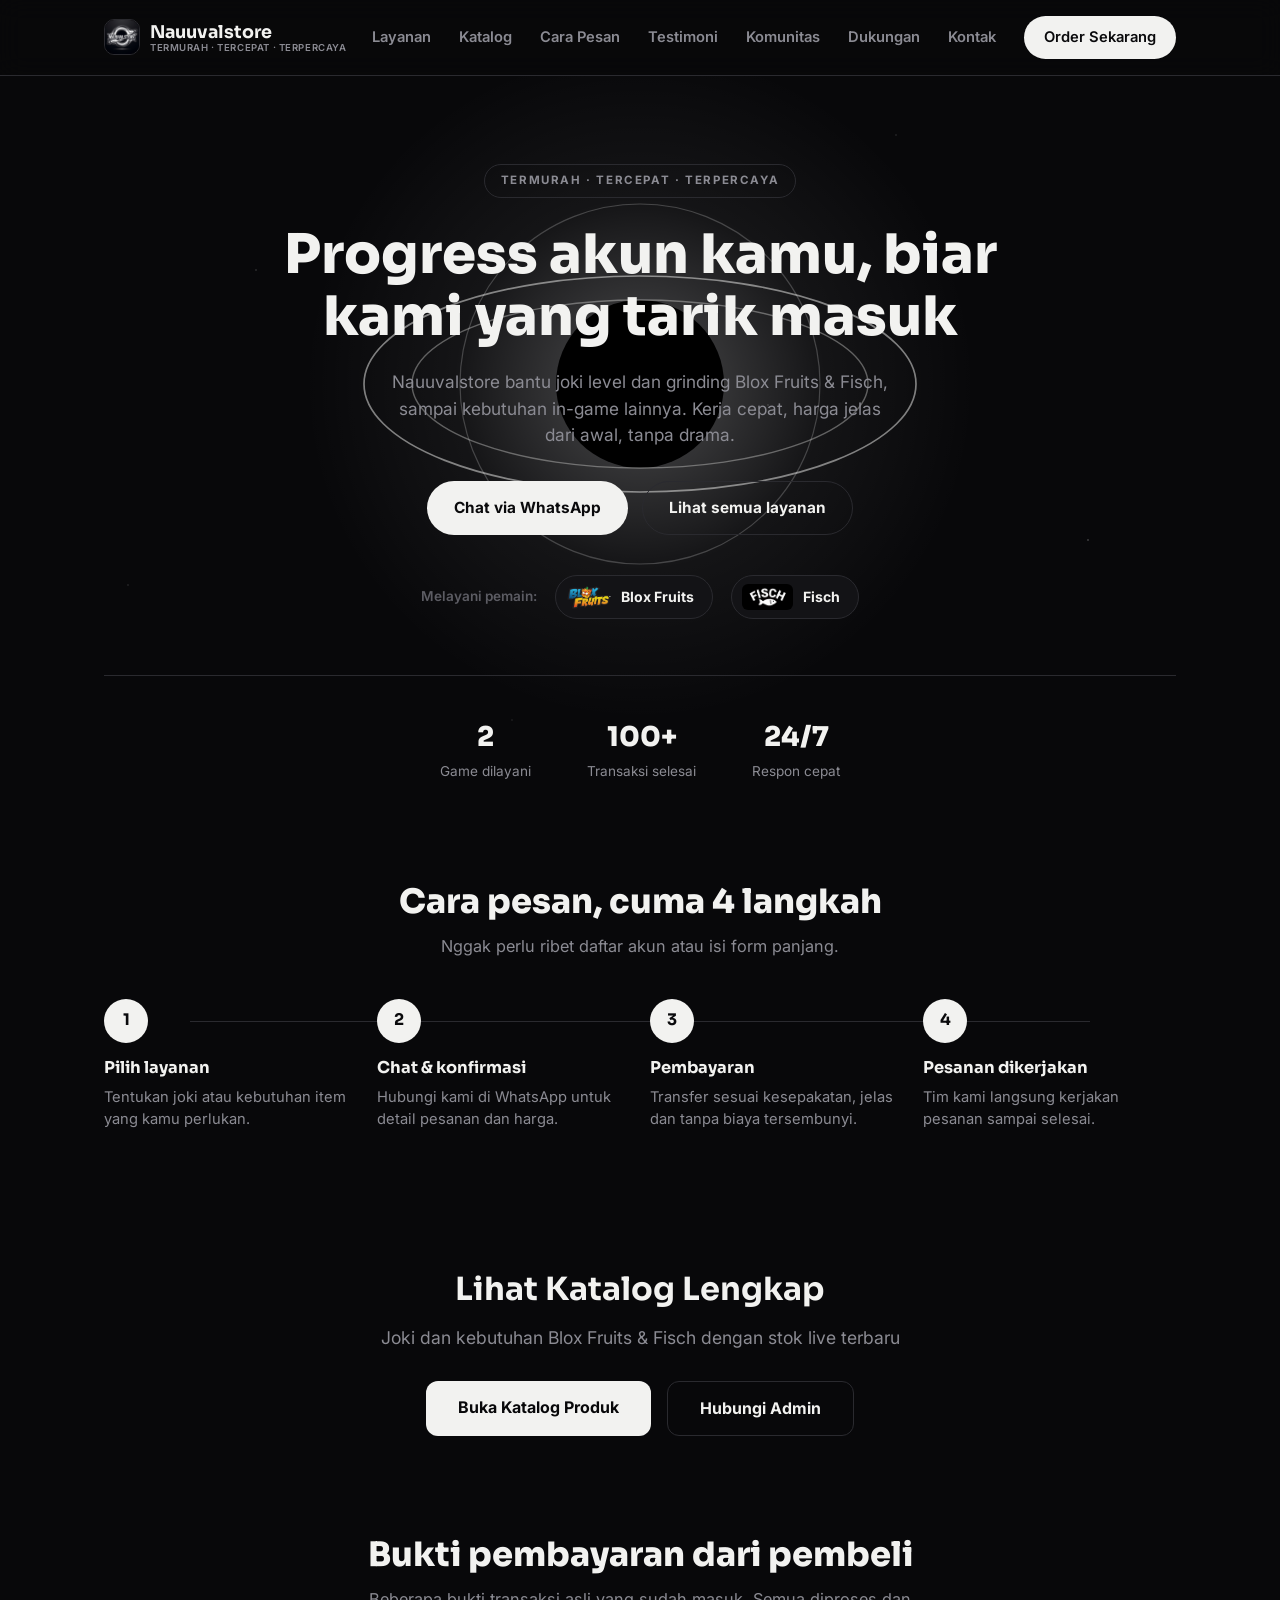
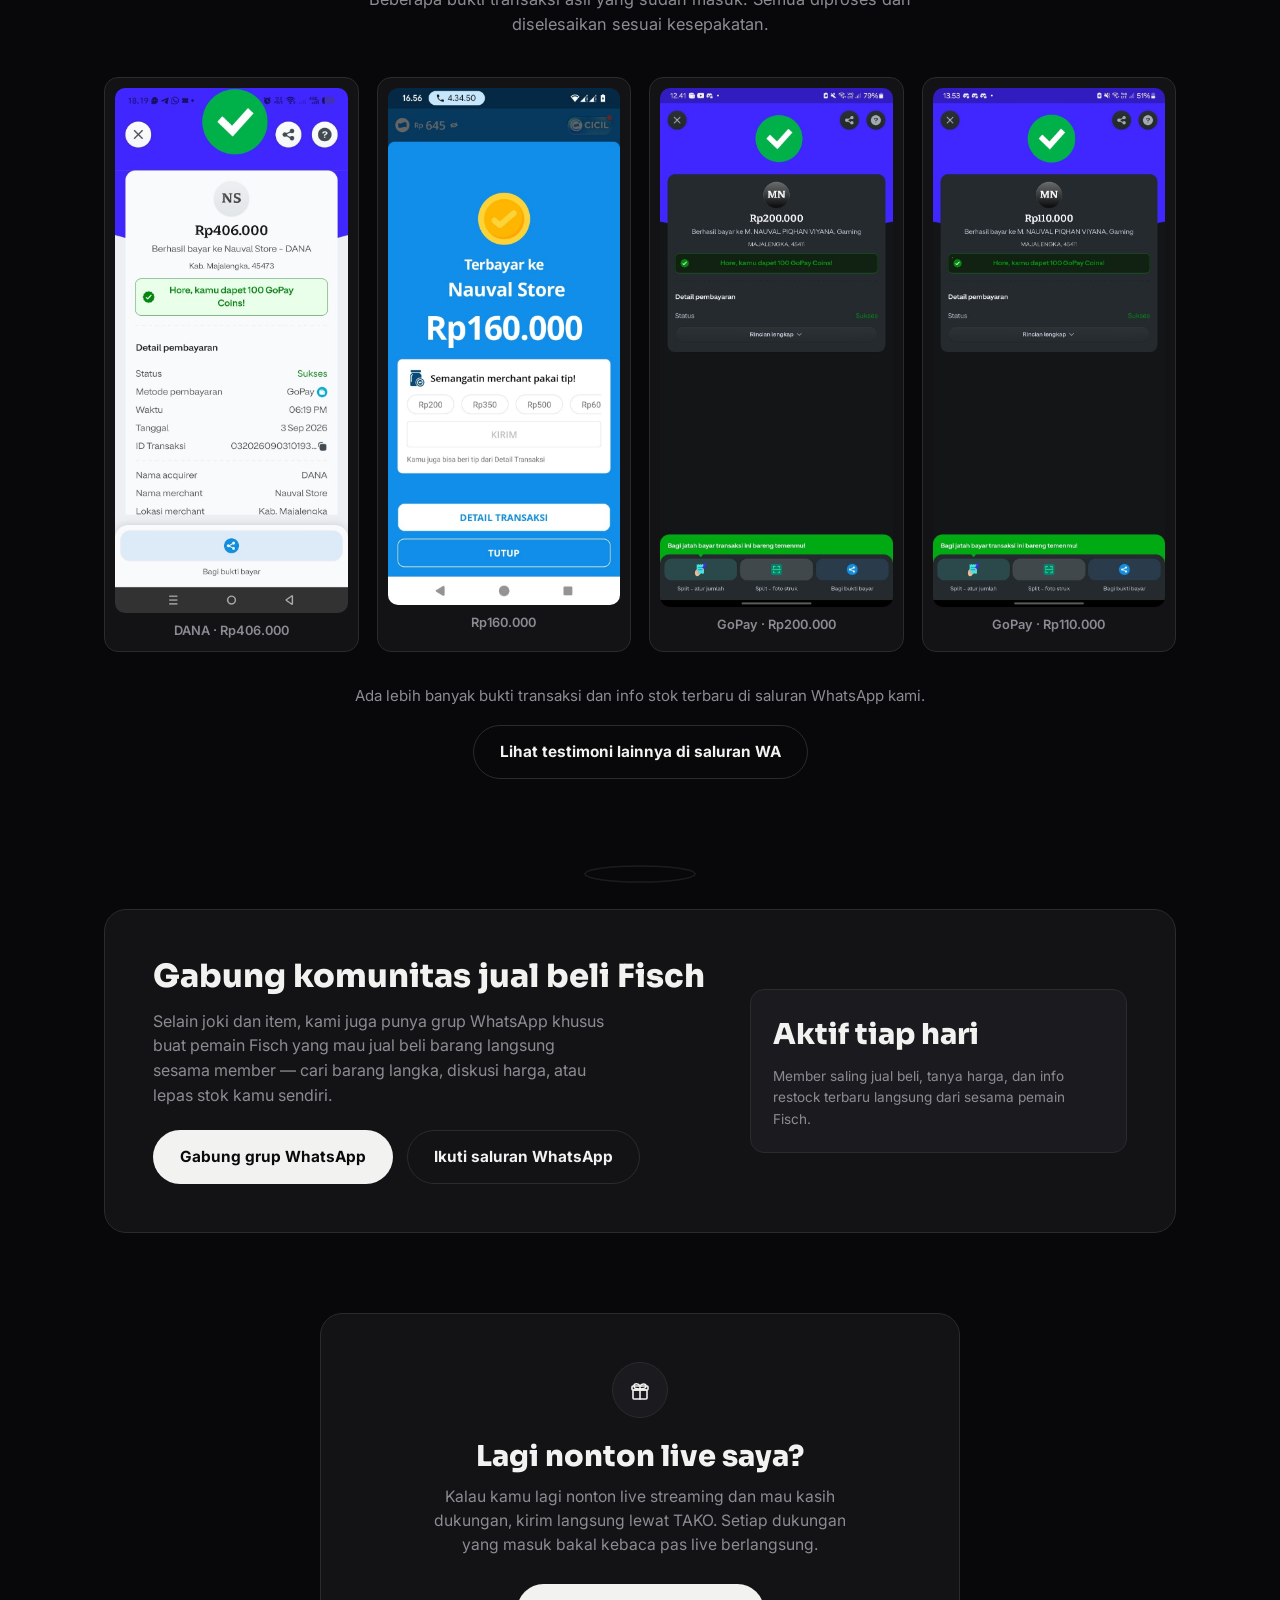
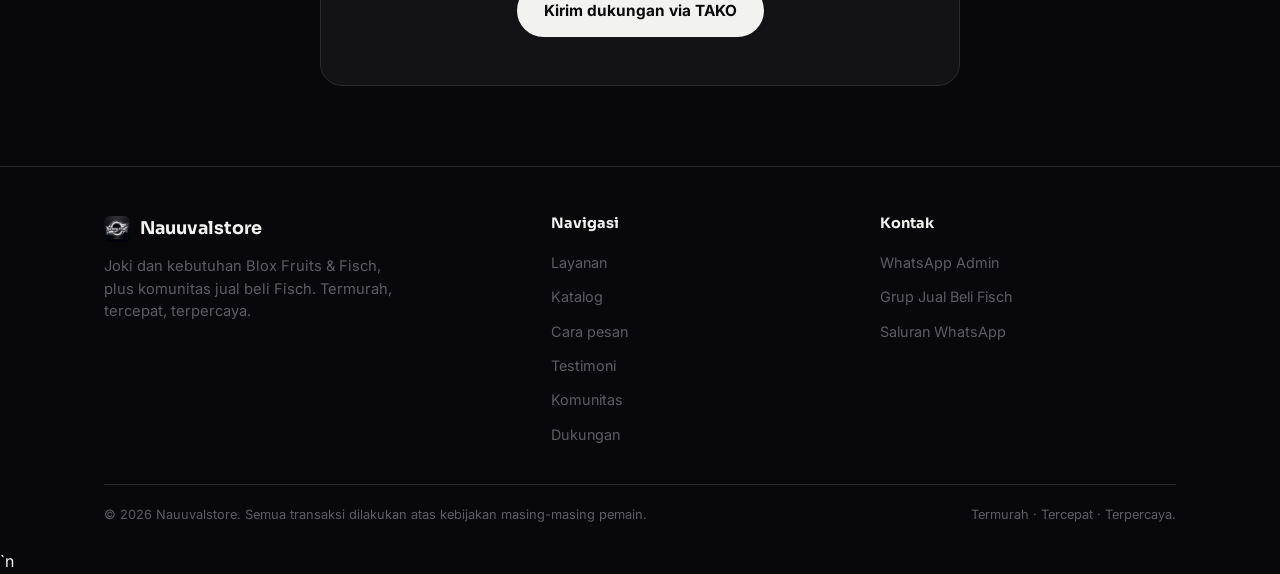
==== commit 09ca67cc: "Add files via upload" ====
--- a/index.html
+++ b/index.html
@@ -7,6 +7,7 @@
 <link rel="preconnect" href="https://fonts.googleapis.com">
 <link rel="preconnect" href="https://fonts.gstatic.com" crossorigin>
 <link href="https://fonts.googleapis.com/css2?family=Sora:wght@500;600;700;800&family=Inter:wght@400;500;600;700&display=swap" rel="stylesheet">
+<link rel="stylesheet" href="assets/header-styles.css">
 <style>
   :root{
     --void: #08080A;
@@ -840,9 +841,11 @@
   });
 </script>
 
-</body>
+<script src="assets/header-script.js"></script>`n</body>
 </html>
 
 
 
 
+
+
--- a/assets/header-styles.css
+++ b/assets/header-styles.css
@@ -0,0 +1,263 @@
+/* HEADER & LAYOUT STYLES - SHARED ACROSS ALL PAGES */
+
+:root{
+  --void: #08080A;
+  --panel: #131316;
+  --panel-2: #1B1B1F;
+  --bone: #F2F2F0;
+  --ash: #8B8B93;
+  --ash-dim: #5C5C63;
+  --line: #2A2A2F;
+  --radius-lg: 22px;
+  --radius-md: 14px;
+}
+
+*, *::before, *::after{ 
+  box-sizing: border-box; 
+  margin: 0;
+  padding: 0;
+}
+
+html{ 
+  scroll-behavior: smooth; 
+  -webkit-font-smoothing: antialiased;
+}
+
+body{
+  margin: 0;
+  background: var(--void);
+  color: var(--bone);
+  font-family: 'Inter', sans-serif;
+  line-height: 1.55;
+  min-height: 100vh;
+  background-image:
+    radial-gradient(1px 1px at 20% 30%, rgba(255,255,255,0.35) 0, transparent 100%),
+    radial-gradient(1px 1px at 70% 15%, rgba(255,255,255,0.25) 0, transparent 100%),
+    radial-gradient(1.5px 1.5px at 85% 60%, rgba(255,255,255,0.3) 0, transparent 100%);
+  background-repeat: no-repeat;
+  background-attachment: fixed;
+}
+
+/* Header Global */
+header{
+  position: sticky;
+  top: 0;
+  z-index: 100;
+  background: rgba(8, 8, 10, 0.85);
+  backdrop-filter: blur(16px);
+  -webkit-backdrop-filter: blur(16px);
+  border-bottom: 1px solid var(--line);
+}
+
+.nav{
+  display: flex;
+  align-items: center;
+  justify-content: space-between;
+  max-width: 1120px;
+  margin: 0 auto;
+  padding: 16px 24px;
+  min-height: 68px;
+}
+
+.brand{
+  display: flex;
+  align-items: center;
+  gap: 10px;
+  font-family: 'Sora', sans-serif;
+  font-weight: 700;
+  font-size: 1.1rem;
+  color: var(--bone);
+  text-decoration: none;
+  transition: opacity .2s ease;
+}
+
+.brand:hover{ opacity: 0.85; }
+
+.brand-mark{
+  width: 36px;
+  height: 36px;
+  border-radius: 10px;
+  object-fit: cover;
+  border: 1px solid var(--line);
+}
+
+.brand-text{
+  display: flex;
+  flex-direction: column;
+  line-height: 1.15;
+}
+
+.brand-tagline{
+  font-family: 'Inter', sans-serif;
+  font-weight: 600;
+  font-size: 0.6rem;
+  letter-spacing: 0.06em;
+  color: var(--ash);
+}
+
+.nav-links{
+  display: flex;
+  gap: 28px;
+  align-items: center;
+}
+
+.nav-links a{
+  font-weight: 600;
+  font-size: 0.92rem;
+  color: var(--ash);
+  transition: color .15s ease;
+  text-decoration: none;
+}
+
+.nav-links a:hover{ 
+  color: var(--bone); 
+}
+
+.nav-cta{
+  background: var(--bone);
+  color: #0A0A0C !important;
+  padding: 10px 20px;
+  border-radius: 999px;
+  font-weight: 700;
+  font-size: 0.88rem;
+  white-space: nowrap;
+  transition: all .2s ease;
+}
+
+.nav-cta:hover{ 
+  background: #D8D8D6;
+  transform: translateY(-1px);
+}
+
+.menu-btn{
+  display: none;
+  background: none;
+  border: none;
+  cursor: pointer;
+  padding: 8px;
+  color: var(--bone);
+}
+
+.menu-btn svg{
+  width: 24px;
+  height: 24px;
+}
+
+/* Wrapper Global */
+.wrap{
+  max-width: 1120px;
+  margin: 0 auto;
+  padding: 0 24px;
+}
+
+/* Typography */
+h1, h2, h3, h4, h5, h6{
+  font-family: 'Sora', sans-serif;
+  color: var(--bone);
+  line-height: 1.15;
+}
+
+p{ margin: 0; }
+a{ color: inherit; }
+img{ display: block; max-width: 100%; }
+
+/* Mobile Responsive */
+@media (max-width: 860px){
+  .nav{
+    padding: 14px 20px;
+    min-height: 60px;
+  }
+  
+  .brand{
+    font-size: 1rem;
+  }
+  
+  .brand-mark{
+    width: 32px;
+    height: 32px;
+  }
+  
+  .brand-tagline{
+    display: none;
+  }
+  
+  .nav-links{
+    position: absolute;
+    top: 100%;
+    left: 0;
+    right: 0;
+    background: rgba(8, 8, 10, 0.98);
+    backdrop-filter: blur(16px);
+    border-bottom: 1px solid var(--line);
+    flex-direction: column;
+    align-items: flex-start;
+    gap: 0;
+    padding: 12px 20px 20px;
+    display: none;
+    box-shadow: 0 8px 24px rgba(0,0,0,0.3);
+  }
+  
+  .nav-links.open{ 
+    display: flex; 
+  }
+  
+  .nav-links a{ 
+    padding: 14px 0; 
+    width: 100%; 
+    border-bottom: 1px solid var(--line);
+    font-size: 0.95rem;
+  }
+  
+  .nav-links a:last-child{
+    border-bottom: none;
+  }
+  
+  .nav-links .nav-cta{ 
+    margin-top: 12px; 
+    text-align: center;
+    padding: 12px 20px;
+    width: 100%;
+  }
+  
+  .menu-btn{ 
+    display: block; 
+  }
+  
+  .wrap{
+    padding: 0 20px;
+  }
+}
+
+@media (max-width: 480px){
+  .nav{
+    padding: 12px 16px;
+    min-height: 56px;
+  }
+  
+  .brand{
+    font-size: 0.95rem;
+  }
+  
+  .brand-mark{
+    width: 28px;
+    height: 28px;
+  }
+  
+  .wrap{
+    padding: 0 16px;
+  }
+}
+
+/* Focus & Accessibility */
+a:focus-visible, button:focus-visible{
+  outline: 2px solid var(--bone);
+  outline-offset: 3px;
+  border-radius: 4px;
+}
+
+@media (prefers-reduced-motion: reduce){
+  *, *::before, *::after{
+    animation: none !important;
+    transition: none !important;
+  }
+}
